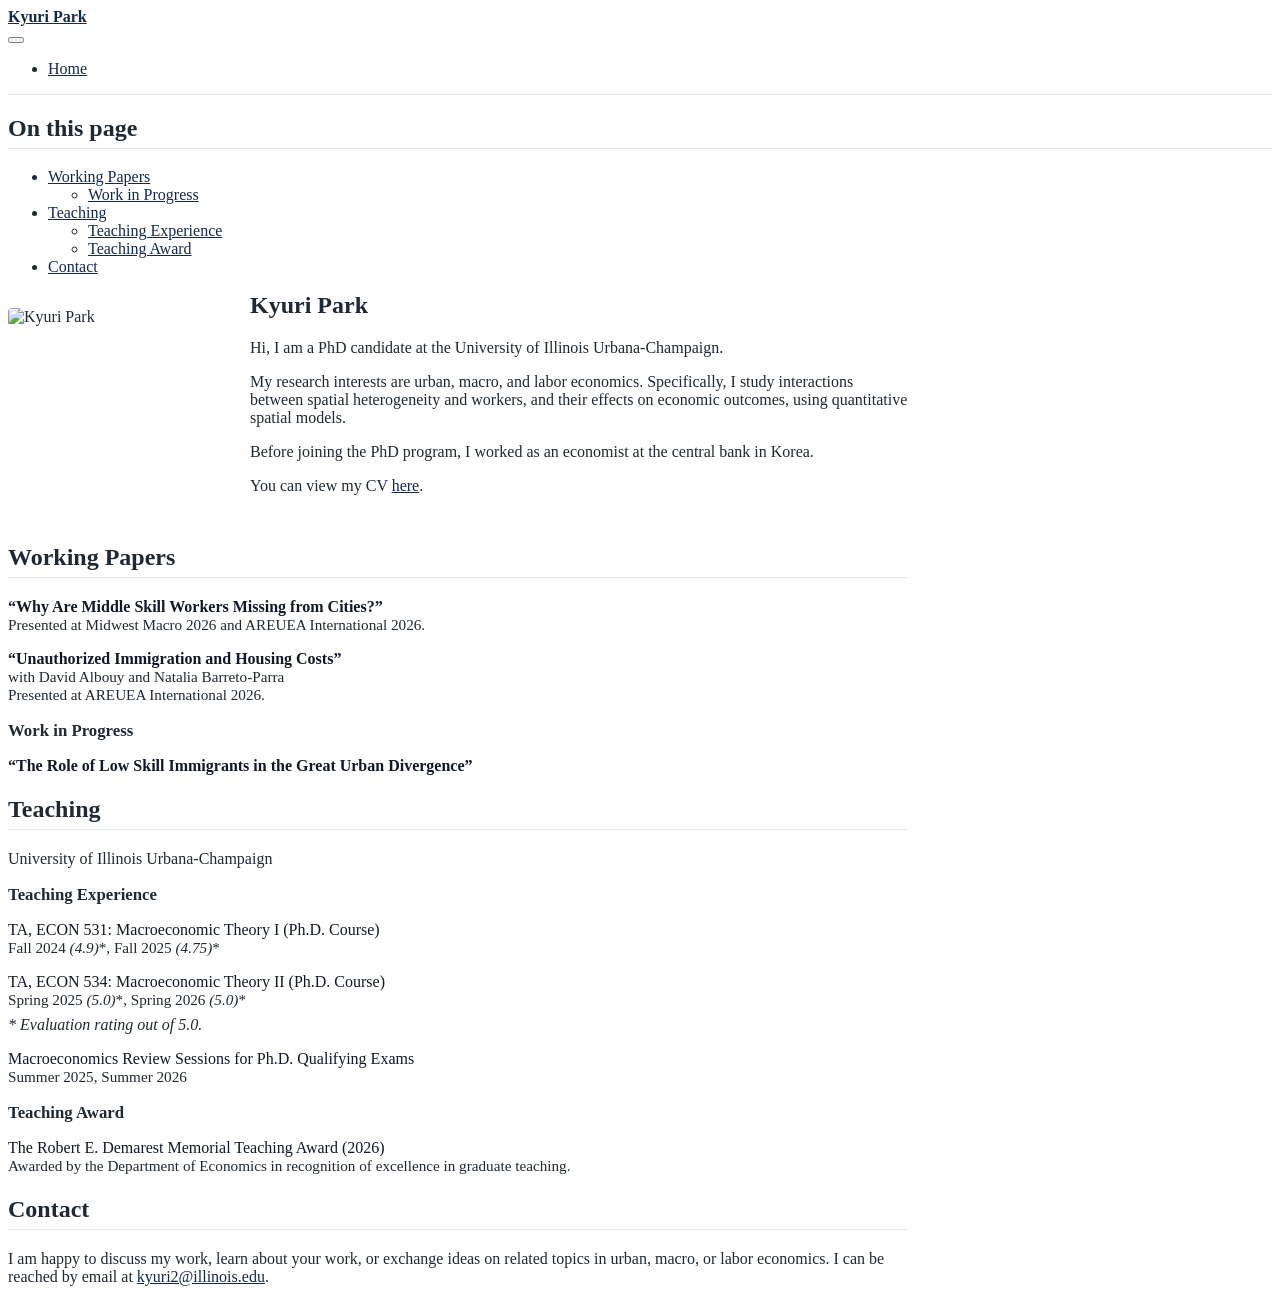
==== index.html @ c12243f2 "Publish site" ====
<!DOCTYPE html>
<html xmlns="http://www.w3.org/1999/xhtml" lang="en" xml:lang="en"><head>

<meta charset="utf-8">
<meta name="generator" content="quarto-1.9.38">

<meta name="viewport" content="width=device-width, initial-scale=1.0, user-scalable=yes">


<title>Kyuri Park</title>
<style>
/* Default styles provided by pandoc.
** See https://pandoc.org/MANUAL.html#variables-for-html for config info.
*/
code{white-space: pre-wrap;}
span.smallcaps{font-variant: small-caps;}
div.columns{display: flex; gap: min(4vw, 1.5em);}
div.column{flex: auto; overflow-x: auto;}
div.hanging-indent{margin-left: 1.5em; text-indent: -1.5em;}
ul.task-list{list-style: none;}
ul.task-list li input[type="checkbox"] {
  width: 0.8em;
  margin: 0 0.8em 0.2em -1em; /* quarto-specific, see https://github.com/quarto-dev/quarto-cli/issues/4556 */ 
  vertical-align: middle;
}
</style>


<script src="site_libs/quarto-nav/quarto-nav.js"></script>
<script src="site_libs/quarto-nav/headroom.min.js"></script>
<script src="site_libs/clipboard/clipboard.min.js"></script>
<script src="site_libs/quarto-search/autocomplete.umd.js"></script>
<script src="site_libs/quarto-search/fuse.min.js"></script>
<script src="site_libs/quarto-search/quarto-search.js"></script>
<meta name="quarto:offset" content="./">
<script src="site_libs/quarto-html/quarto.js" type="module"></script>
<script src="site_libs/quarto-html/tabsets/tabsets.js" type="module"></script>
<script src="site_libs/quarto-html/popper.min.js"></script>
<script src="site_libs/quarto-html/tippy.umd.min.js"></script>
<script src="site_libs/quarto-html/anchor.min.js"></script>
<link href="site_libs/quarto-html/tippy.css" rel="stylesheet">
<link href="site_libs/quarto-html/quarto-syntax-highlighting-15634bcf2e68342d4ad2dfa704d543f6.css" rel="stylesheet" id="quarto-text-highlighting-styles">
<script src="site_libs/bootstrap/bootstrap.min.js"></script>
<link href="site_libs/bootstrap/bootstrap-icons.css" rel="stylesheet">
<link href="site_libs/bootstrap/bootstrap-a0f9fd0d421825b736dc1bbcbcba2219.min.css" rel="stylesheet" append-hash="true" id="quarto-bootstrap" data-mode="light">
<script id="quarto-search-options" type="application/json">{
  "location": "navbar",
  "copy-button": false,
  "collapse-after": 3,
  "panel-placement": "end",
  "type": "overlay",
  "limit": 50,
  "keyboard-shortcut": [
    "f",
    "/",
    "s"
  ],
  "show-item-context": false,
  "language": {
    "search-no-results-text": "No results",
    "search-matching-documents-text": "matching documents",
    "search-copy-link-title": "Copy link to search",
    "search-hide-matches-text": "Hide additional matches",
    "search-more-match-text": "more match in this document",
    "search-more-matches-text": "more matches in this document",
    "search-clear-button-title": "Clear",
    "search-text-placeholder": "",
    "search-detached-cancel-button-title": "Cancel",
    "search-submit-button-title": "Submit",
    "search-label": "Search"
  }
}</script>


<link rel="stylesheet" href="styles.css">
</head>

<body class="nav-fixed quarto-light">

<div id="quarto-search-results"></div>
  <header id="quarto-header" class="headroom fixed-top">
    <nav class="navbar navbar-expand-lg " data-bs-theme="dark">
      <div class="navbar-container container-fluid">
      <div class="navbar-brand-container mx-auto">
    <a class="navbar-brand" href="./index.html">
    <span class="navbar-title">Kyuri Park</span>
    </a>
  </div>
          <button class="navbar-toggler" type="button" data-bs-toggle="collapse" data-bs-target="#navbarCollapse" aria-controls="navbarCollapse" role="menu" aria-expanded="false" aria-label="Toggle navigation" onclick="if (window.quartoToggleHeadroom) { window.quartoToggleHeadroom(); }">
  <span class="navbar-toggler-icon"></span>
</button>
          <div class="collapse navbar-collapse" id="navbarCollapse">
            <ul class="navbar-nav navbar-nav-scroll me-auto">
  <li class="nav-item">
    <a class="nav-link active" href="./index.html" aria-current="page"> 
<span class="menu-text">Home</span></a>
  </li>  
</ul>
          </div> <!-- /navcollapse -->
            <div class="quarto-navbar-tools">
</div>
      </div> <!-- /container-fluid -->
    </nav>
</header>
<!-- content -->
<div id="quarto-content" class="quarto-container page-columns page-rows-contents page-layout-full page-navbar">
<!-- sidebar -->
<!-- margin-sidebar -->
    <div id="quarto-margin-sidebar" class="sidebar margin-sidebar">
        <nav id="TOC" role="doc-toc" class="toc-active">
    <h2 id="toc-title">On this page</h2>
   
  <ul>
  <li><a href="#working-papers" id="toc-working-papers" class="nav-link active" data-scroll-target="#working-papers">Working Papers</a>
  <ul class="collapse">
  <li><a href="#work-in-progress" id="toc-work-in-progress" class="nav-link" data-scroll-target="#work-in-progress">Work in Progress</a></li>
  </ul></li>
  <li><a href="#teaching" id="toc-teaching" class="nav-link" data-scroll-target="#teaching">Teaching</a>
  <ul class="collapse">
  <li><a href="#teaching-experience" id="toc-teaching-experience" class="nav-link" data-scroll-target="#teaching-experience">Teaching Experience</a></li>
  <li><a href="#teaching-award" id="toc-teaching-award" class="nav-link" data-scroll-target="#teaching-award">Teaching Award</a></li>
  </ul></li>
  <li><a href="#contact" id="toc-contact" class="nav-link" data-scroll-target="#contact">Contact</a></li>
  </ul>
</nav>
    </div>
<!-- main -->
<main class="content column-page-left" id="quarto-document-content"><header id="title-block-header" class="quarto-title-block"></header>




<div class="profile-header">
<p><img src="S1_03397_f.jpg" class="profile-photo img-fluid" alt="Kyuri Park"></p>
<section id="kyuri-park" class="level1 profile-text">
<h1>Kyuri Park</h1>
<p>Hi, I am a PhD candidate at the University of Illinois Urbana-Champaign.</p>
<p>My research interests are urban, macro, and labor economics. Specifically, I study interactions between spatial heterogeneity and workers, and their effects on economic outcomes, using quantitative spatial models.</p>
<p>Before joining the PhD program, I worked as an economist at the central bank in Korea.</p>
<p>You can view my CV <a href="CV_KP_2608.pdf">here</a>.</p>
</section>
</div>
<section id="working-papers" class="level2">
<h2 class="anchored" data-anchor-id="working-papers">Working Papers</h2>
<div class="cv-entry">
<p><span class="cv-main paper-main">“Why Are Middle Skill Workers Missing from Cities?”</span><br>
<span class="cv-detail">Presented at Midwest Macro 2026 and AREUEA International 2026.</span></p>
</div>
<div class="cv-entry">
<p><span class="cv-main paper-main">“Unauthorized Immigration and Housing Costs”</span><br>
<span class="cv-detail">with David Albouy and Natalia Barreto-Parra</span><br>
<span class="cv-detail">Presented at AREUEA International 2026<span class="muted-note">; scheduled for presentation at AREUEA-ASSA 2027</span>.</span></p>
</div>
<section id="work-in-progress" class="level3">
<h3 class="anchored" data-anchor-id="work-in-progress">Work in Progress</h3>
<div class="cv-entry">
<p><span class="cv-main paper-main">“The Role of Low Skill Immigrants in the Great Urban Divergence”</span></p>
</div>
</section>
</section>
<section id="teaching" class="level2">
<h2 class="anchored" data-anchor-id="teaching">Teaching</h2>
<p><span class="institution-label">University of Illinois Urbana-Champaign</span></p>
<section id="teaching-experience" class="level3">
<h3 class="anchored" data-anchor-id="teaching-experience">Teaching Experience</h3>
<div class="cv-entry">
<p><span class="cv-main">TA, ECON 531: Macroeconomic Theory I (Ph.D.&nbsp;Course)</span><br>
<span class="cv-detail">Fall 2024 <em>(4.9)</em>*, Fall 2025 <em>(4.75)</em>*</span></p>
</div>
<div class="cv-entry">
<p><span class="cv-main">TA, ECON 534: Macroeconomic Theory II (Ph.D.&nbsp;Course)</span><br>
<span class="cv-detail">Spring 2025 <em>(5.0)</em>*, Spring 2026 <em>(5.0)</em>*</span></p>
</div>
<div class="rating-note">
<p><em>* Evaluation rating out of 5.0.</em></p>
</div>
<div class="cv-entry">
<p><span class="cv-main">Macroeconomics Review Sessions for Ph.D.&nbsp;Qualifying Exams</span><br>
<span class="cv-detail">Summer 2025, Summer 2026</span></p>
</div>
</section>
<section id="teaching-award" class="level3">
<h3 class="anchored" data-anchor-id="teaching-award">Teaching Award</h3>
<div class="cv-entry">
<p><span class="cv-main">The Robert E. Demarest Memorial Teaching Award (2026)</span><br>
<span class="cv-detail">Awarded by the Department of Economics in recognition of excellence in graduate teaching.</span></p>
</div>
</section>
</section>
<section id="contact" class="level2">
<h2 class="anchored" data-anchor-id="contact">Contact</h2>
<p>I am happy to discuss my work, learn about your work, or exchange ideas on related topics in urban, macro, or labor economics. I can be reached by email at <a href="mailto:kyuri2@illinois.edu">kyuri2@illinois.edu</a>.</p>


</section>

</main> <!-- /main -->
<script id="quarto-html-after-body" type="application/javascript">
  window.document.addEventListener("DOMContentLoaded", function (event) {
    const icon = "";
    const anchorJS = new window.AnchorJS();
    anchorJS.options = {
      placement: 'right',
      icon: icon
    };
    anchorJS.add('.anchored');
    const isCodeAnnotation = (el) => {
      for (const clz of el.classList) {
        if (clz.startsWith('code-annotation-')) {                     
          return true;
        }
      }
      return false;
    }
    const onCopySuccess = function(e) {
      // button target
      const button = e.trigger;
      // don't keep focus
      button.blur();
      // flash "checked"
      button.classList.add('code-copy-button-checked');
      var currentTitle = button.getAttribute("title");
      button.setAttribute("title", "Copied!");
      let tooltip;
      if (window.bootstrap) {
        button.setAttribute("data-bs-toggle", "tooltip");
        button.setAttribute("data-bs-placement", "left");
        button.setAttribute("data-bs-title", "Copied!");
        tooltip = new bootstrap.Tooltip(button, 
          { trigger: "manual", 
            customClass: "code-copy-button-tooltip",
            offset: [0, -8]});
        tooltip.show();    
      }
      setTimeout(function() {
        if (tooltip) {
          tooltip.hide();
          button.removeAttribute("data-bs-title");
          button.removeAttribute("data-bs-toggle");
          button.removeAttribute("data-bs-placement");
        }
        button.setAttribute("title", currentTitle);
        button.classList.remove('code-copy-button-checked');
      }, 1000);
      // clear code selection
      e.clearSelection();
    }
    const getTextToCopy = function(trigger) {
      const outerScaffold = trigger.parentElement.cloneNode(true);
      const codeEl = outerScaffold.querySelector('code');
      for (const childEl of codeEl.children) {
        if (isCodeAnnotation(childEl)) {
          childEl.remove();
        }
      }
      return codeEl.innerText;
    }
    const clipboard = new window.ClipboardJS('.code-copy-button:not([data-in-quarto-modal])', {
      text: getTextToCopy
    });
    clipboard.on('success', onCopySuccess);
    if (window.document.getElementById('quarto-embedded-source-code-modal')) {
      const clipboardModal = new window.ClipboardJS('.code-copy-button[data-in-quarto-modal]', {
        text: getTextToCopy,
        container: window.document.getElementById('quarto-embedded-source-code-modal')
      });
      clipboardModal.on('success', onCopySuccess);
    }
      var localhostRegex = new RegExp(/^(?:http|https):\/\/localhost\:?[0-9]*\//);
      var mailtoRegex = new RegExp(/^mailto:/);
        var filterRegex = new RegExp("https:\/\/kyuriparkecon\.github\.io");
      var isInternal = (href) => {
          return filterRegex.test(href) || localhostRegex.test(href) || mailtoRegex.test(href);
      }
      // Inspect non-navigation links and adorn them if external
     var links = window.document.querySelectorAll('a[href]:not(.nav-link):not(.navbar-brand):not(.toc-action):not(.sidebar-link):not(.sidebar-item-toggle):not(.pagination-link):not(.no-external):not([aria-hidden]):not(.dropdown-item):not(.quarto-navigation-tool):not(.about-link)');
      for (var i=0; i<links.length; i++) {
        const link = links[i];
        if (!isInternal(link.href)) {
          // undo the damage that might have been done by quarto-nav.js in the case of
          // links that we want to consider external
          if (link.dataset.originalHref !== undefined) {
            link.href = link.dataset.originalHref;
          }
        }
      }
    function tippyHover(el, contentFn, onTriggerFn, onUntriggerFn) {
      const config = {
        allowHTML: true,
        maxWidth: 500,
        delay: 100,
        arrow: false,
        appendTo: function(el) {
            return el.parentElement;
        },
        interactive: true,
        interactiveBorder: 10,
        theme: 'quarto',
        placement: 'bottom-start',
      };
      if (contentFn) {
        config.content = contentFn;
      }
      if (onTriggerFn) {
        config.onTrigger = onTriggerFn;
      }
      if (onUntriggerFn) {
        config.onUntrigger = onUntriggerFn;
      }
      window.tippy(el, config); 
    }
    const noterefs = window.document.querySelectorAll('a[role="doc-noteref"]');
    for (var i=0; i<noterefs.length; i++) {
      const ref = noterefs[i];
      tippyHover(ref, function() {
        // use id or data attribute instead here
        let href = ref.getAttribute('data-footnote-href') || ref.getAttribute('href');
        try { href = new URL(href).hash; } catch {}
        const id = href.replace(/^#\/?/, "");
        const note = window.document.getElementById(id);
        if (note) {
          return note.innerHTML;
        } else {
          return "";
        }
      });
    }
    const xrefs = window.document.querySelectorAll('a.quarto-xref');
    const processXRef = (id, note) => {
      // Strip column container classes
      const stripColumnClz = (el) => {
        el.classList.remove("page-full", "page-columns");
        if (el.children) {
          for (const child of el.children) {
            stripColumnClz(child);
          }
        }
      }
      stripColumnClz(note)
      if (id === null || id.startsWith('sec-')) {
        // Special case sections, only their first couple elements
        const container = document.createElement("div");
        if (note.children && note.children.length > 2) {
          container.appendChild(note.children[0].cloneNode(true));
          for (let i = 1; i < note.children.length; i++) {
            const child = note.children[i];
            if (child.tagName === "P" && child.innerText === "") {
              continue;
            } else {
              container.appendChild(child.cloneNode(true));
              break;
            }
          }
          if (window.Quarto?.typesetMath) {
            window.Quarto.typesetMath(container);
          }
          return container.innerHTML
        } else {
          if (window.Quarto?.typesetMath) {
            window.Quarto.typesetMath(note);
          }
          return note.innerHTML;
        }
      } else {
        // Remove any anchor links if they are present
        const anchorLink = note.querySelector('a.anchorjs-link');
        if (anchorLink) {
          anchorLink.remove();
        }
        if (window.Quarto?.typesetMath) {
          window.Quarto.typesetMath(note);
        }
        if (note.classList.contains("callout")) {
          return note.outerHTML;
        } else {
          return note.innerHTML;
        }
      }
    }
    for (var i=0; i<xrefs.length; i++) {
      const xref = xrefs[i];
      tippyHover(xref, undefined, function(instance) {
        instance.disable();
        let url = xref.getAttribute('href');
        let hash = undefined; 
        if (url.startsWith('#')) {
          hash = url;
        } else {
          try { hash = new URL(url).hash; } catch {}
        }
        if (hash) {
          const id = hash.replace(/^#\/?/, "");
          const note = window.document.getElementById(id);
          if (note !== null) {
            try {
              const html = processXRef(id, note.cloneNode(true));
              instance.setContent(html);
            } finally {
              instance.enable();
              instance.show();
            }
          } else {
            // See if we can fetch this
            fetch(url.split('#')[0])
            .then(res => res.text())
            .then(html => {
              const parser = new DOMParser();
              const htmlDoc = parser.parseFromString(html, "text/html");
              const note = htmlDoc.getElementById(id);
              if (note !== null) {
                const html = processXRef(id, note);
                instance.setContent(html);
              } 
            }).finally(() => {
              instance.enable();
              instance.show();
            });
          }
        } else {
          // See if we can fetch a full url (with no hash to target)
          // This is a special case and we should probably do some content thinning / targeting
          fetch(url)
          .then(res => res.text())
          .then(html => {
            const parser = new DOMParser();
            const htmlDoc = parser.parseFromString(html, "text/html");
            const note = htmlDoc.querySelector('main.content');
            if (note !== null) {
              // This should only happen for chapter cross references
              // (since there is no id in the URL)
              // remove the first header
              if (note.children.length > 0 && note.children[0].tagName === "HEADER") {
                note.children[0].remove();
              }
              const html = processXRef(null, note);
              instance.setContent(html);
            } 
          }).finally(() => {
            instance.enable();
            instance.show();
          });
        }
      }, function(instance) {
      });
    }
        let selectedAnnoteEl;
        const selectorForAnnotation = ( cell, annotation) => {
          let cellAttr = 'data-code-cell="' + cell + '"';
          let lineAttr = 'data-code-annotation="' +  annotation + '"';
          const selector = 'span[' + cellAttr + '][' + lineAttr + ']';
          return selector;
        }
        const selectCodeLines = (annoteEl) => {
          const doc = window.document;
          const targetCell = annoteEl.getAttribute("data-target-cell");
          const targetAnnotation = annoteEl.getAttribute("data-target-annotation");
          const annoteSpan = window.document.querySelector(selectorForAnnotation(targetCell, targetAnnotation));
          const lines = annoteSpan.getAttribute("data-code-lines").split(",");
          const lineIds = lines.map((line) => {
            return targetCell + "-" + line;
          })
          let top = null;
          let height = null;
          let parent = null;
          if (lineIds.length > 0) {
              //compute the position of the single el (top and bottom and make a div)
              const el = window.document.getElementById(lineIds[0]);
              top = el.offsetTop;
              height = el.offsetHeight;
              parent = el.parentElement.parentElement;
            if (lineIds.length > 1) {
              const lastEl = window.document.getElementById(lineIds[lineIds.length - 1]);
              const bottom = lastEl.offsetTop + lastEl.offsetHeight;
              height = bottom - top;
            }
            if (top !== null && height !== null && parent !== null) {
              // cook up a div (if necessary) and position it 
              let div = window.document.getElementById("code-annotation-line-highlight");
              if (div === null) {
                div = window.document.createElement("div");
                div.setAttribute("id", "code-annotation-line-highlight");
                div.style.position = 'absolute';
                parent.appendChild(div);
              }
              div.style.top = top - 2 + "px";
              div.style.height = height + 4 + "px";
              div.style.left = 0;
              let gutterDiv = window.document.getElementById("code-annotation-line-highlight-gutter");
              if (gutterDiv === null) {
                gutterDiv = window.document.createElement("div");
                gutterDiv.setAttribute("id", "code-annotation-line-highlight-gutter");
                gutterDiv.style.position = 'absolute';
                const codeCell = window.document.getElementById(targetCell);
                const gutter = codeCell.querySelector('.code-annotation-gutter');
                gutter.appendChild(gutterDiv);
              }
              gutterDiv.style.top = top - 2 + "px";
              gutterDiv.style.height = height + 4 + "px";
            }
            selectedAnnoteEl = annoteEl;
          }
        };
        const unselectCodeLines = () => {
          const elementsIds = ["code-annotation-line-highlight", "code-annotation-line-highlight-gutter"];
          elementsIds.forEach((elId) => {
            const div = window.document.getElementById(elId);
            if (div) {
              div.remove();
            }
          });
          selectedAnnoteEl = undefined;
        };
          // Handle positioning of the toggle
      window.addEventListener(
        "resize",
        throttle(() => {
          elRect = undefined;
          if (selectedAnnoteEl) {
            selectCodeLines(selectedAnnoteEl);
          }
        }, 10)
      );
      function throttle(fn, ms) {
      let throttle = false;
      let timer;
        return (...args) => {
          if(!throttle) { // first call gets through
              fn.apply(this, args);
              throttle = true;
          } else { // all the others get throttled
              if(timer) clearTimeout(timer); // cancel #2
              timer = setTimeout(() => {
                fn.apply(this, args);
                timer = throttle = false;
              }, ms);
          }
        };
      }
        // Attach click handler to the DT
        const annoteDls = window.document.querySelectorAll('dt[data-target-cell]');
        for (const annoteDlNode of annoteDls) {
          annoteDlNode.addEventListener('click', (event) => {
            const clickedEl = event.target;
            if (clickedEl !== selectedAnnoteEl) {
              unselectCodeLines();
              const activeEl = window.document.querySelector('dt[data-target-cell].code-annotation-active');
              if (activeEl) {
                activeEl.classList.remove('code-annotation-active');
              }
              selectCodeLines(clickedEl);
              clickedEl.classList.add('code-annotation-active');
            } else {
              // Unselect the line
              unselectCodeLines();
              clickedEl.classList.remove('code-annotation-active');
            }
          });
        }
    const findCites = (el) => {
      const parentEl = el.parentElement;
      if (parentEl) {
        const cites = parentEl.dataset.cites;
        if (cites) {
          return {
            el,
            cites: cites.split(' ')
          };
        } else {
          return findCites(el.parentElement)
        }
      } else {
        return undefined;
      }
    };
    var bibliorefs = window.document.querySelectorAll('a[role="doc-biblioref"]');
    for (var i=0; i<bibliorefs.length; i++) {
      const ref = bibliorefs[i];
      const citeInfo = findCites(ref);
      if (citeInfo) {
        tippyHover(citeInfo.el, function() {
          var popup = window.document.createElement('div');
          citeInfo.cites.forEach(function(cite) {
            var citeDiv = window.document.createElement('div');
            citeDiv.classList.add('hanging-indent');
            citeDiv.classList.add('csl-entry');
            var biblioDiv = window.document.getElementById('ref-' + cite);
            if (biblioDiv) {
              citeDiv.innerHTML = biblioDiv.innerHTML;
            }
            popup.appendChild(citeDiv);
          });
          return popup.innerHTML;
        });
      }
    }
  });
  </script>
</div> <!-- /content -->




</body></html>
---- site_libs/quarto-html/tippy.css ----
.tippy-box[data-animation=fade][data-state=hidden]{opacity:0}[data-tippy-root]{max-width:calc(100vw - 10px)}.tippy-box{position:relative;background-color:#333;color:#fff;border-radius:4px;font-size:14px;line-height:1.4;white-space:normal;outline:0;transition-property:transform,visibility,opacity}.tippy-box[data-placement^=top]>.tippy-arrow{bottom:0}.tippy-box[data-placement^=top]>.tippy-arrow:before{bottom:-7px;left:0;border-width:8px 8px 0;border-top-color:initial;transform-origin:center top}.tippy-box[data-placement^=bottom]>.tippy-arrow{top:0}.tippy-box[data-placement^=bottom]>.tippy-arrow:before{top:-7px;left:0;border-width:0 8px 8px;border-bottom-color:initial;transform-origin:center bottom}.tippy-box[data-placement^=left]>.tippy-arrow{right:0}.tippy-box[data-placement^=left]>.tippy-arrow:before{border-width:8px 0 8px 8px;border-left-color:initial;right:-7px;transform-origin:center left}.tippy-box[data-placement^=right]>.tippy-arrow{left:0}.tippy-box[data-placement^=right]>.tippy-arrow:before{left:-7px;border-width:8px 8px 8px 0;border-right-color:initial;transform-origin:center right}.tippy-box[data-inertia][data-state=visible]{transition-timing-function:cubic-bezier(.54,1.5,.38,1.11)}.tippy-arrow{width:16px;height:16px;color:#333}.tippy-arrow:before{content:"";position:absolute;border-color:transparent;border-style:solid}.tippy-content{position:relative;padding:5px 9px;z-index:1}
---- site_libs/quarto-html/quarto-syntax-highlighting-15634bcf2e68342d4ad2dfa704d543f6.css ----
/* quarto syntax highlight colors */
:root {
  --quarto-hl-ot-color: #003B4F;
  --quarto-hl-at-color: #657422;
  --quarto-hl-ss-color: #20794D;
  --quarto-hl-an-color: #5E5E5E;
  --quarto-hl-fu-color: #4758AB;
  --quarto-hl-st-color: #20794D;
  --quarto-hl-cf-color: #003B4F;
  --quarto-hl-op-color: #5E5E5E;
  --quarto-hl-er-color: #AD0000;
  --quarto-hl-bn-color: #AD0000;
  --quarto-hl-al-color: #AD0000;
  --quarto-hl-va-color: #111111;
  --quarto-hl-bu-color: inherit;
  --quarto-hl-ex-color: inherit;
  --quarto-hl-pp-color: #AD0000;
  --quarto-hl-in-color: #5E5E5E;
  --quarto-hl-vs-color: #20794D;
  --quarto-hl-wa-color: #5E5E5E;
  --quarto-hl-do-color: #5E5E5E;
  --quarto-hl-im-color: #00769E;
  --quarto-hl-ch-color: #20794D;
  --quarto-hl-dt-color: #AD0000;
  --quarto-hl-fl-color: #AD0000;
  --quarto-hl-co-color: #5E5E5E;
  --quarto-hl-cv-color: #5E5E5E;
  --quarto-hl-cn-color: #8f5902;
  --quarto-hl-sc-color: #5E5E5E;
  --quarto-hl-dv-color: #AD0000;
  --quarto-hl-kw-color: #003B4F;
}

/* other quarto variables */
:root {
  --quarto-font-monospace: SFMono-Regular, Menlo, Monaco, Consolas, "Liberation Mono", "Courier New", monospace;
}

/* syntax highlight based on Pandoc's rules */
pre > code.sourceCode > span {
  color: #003B4F;
}

code.sourceCode > span {
  color: #003B4F;
}

div.sourceCode,
div.sourceCode pre.sourceCode {
  color: #003B4F;
}

/* Normal */
code span {
  color: #003B4F;
}

/* Alert */
code span.al {
  color: #AD0000;
  font-style: inherit;
}

/* Annotation */
code span.an {
  color: #5E5E5E;
  font-style: inherit;
}

/* Attribute */
code span.at {
  color: #657422;
  font-style: inherit;
}

/* BaseN */
code span.bn {
  color: #AD0000;
  font-style: inherit;
}

/* BuiltIn */
code span.bu {
  font-style: inherit;
}

/* ControlFlow */
code span.cf {
  color: #003B4F;
  font-weight: bold;
  font-style: inherit;
}

/* Char */
code span.ch {
  color: #20794D;
  font-style: inherit;
}

/* Constant */
code span.cn {
  color: #8f5902;
  font-style: inherit;
}

/* Comment */
code span.co {
  color: #5E5E5E;
  font-style: inherit;
}

/* CommentVar */
code span.cv {
  color: #5E5E5E;
  font-style: italic;
}

/* Documentation */
code span.do {
  color: #5E5E5E;
  font-style: italic;
}

/* DataType */
code span.dt {
  color: #AD0000;
  font-style: inherit;
}

/* DecVal */
code span.dv {
  color: #AD0000;
  font-style: inherit;
}

/* Error */
code span.er {
  color: #AD0000;
  font-style: inherit;
}

/* Extension */
code span.ex {
  font-style: inherit;
}

/* Float */
code span.fl {
  color: #AD0000;
  font-style: inherit;
}

/* Function */
code span.fu {
  color: #4758AB;
  font-style: inherit;
}

/* Import */
code span.im {
  color: #00769E;
  font-style: inherit;
}

/* Information */
code span.in {
  color: #5E5E5E;
  font-style: inherit;
}

/* Keyword */
code span.kw {
  color: #003B4F;
  font-weight: bold;
  font-style: inherit;
}

/* Operator */
code span.op {
  color: #5E5E5E;
  font-style: inherit;
}

/* Other */
code span.ot {
  color: #003B4F;
  font-style: inherit;
}

/* Preprocessor */
code span.pp {
  color: #AD0000;
  font-style: inherit;
}

/* SpecialChar */
code span.sc {
  color: #5E5E5E;
  font-style: inherit;
}

/* SpecialString */
code span.ss {
  color: #20794D;
  font-style: inherit;
}

/* String */
code span.st {
  color: #20794D;
  font-style: inherit;
}

/* Variable */
code span.va {
  color: #111111;
  font-style: inherit;
}

/* VerbatimString */
code span.vs {
  color: #20794D;
  font-style: inherit;
}

/* Warning */
code span.wa {
  color: #5E5E5E;
  font-style: italic;
}

.prevent-inlining {
  content: "</";
}

/*# sourceMappingURL=f23921c56f73e400b49028c9186a1aa0.css.map */
---- styles.css ----
:root {
  --brand-blue: #13294b;
  --brand-orange: #ff5f05;
  --ink: #1f2933;
  --muted: #5b6572;
  --surface: #f7f8fa;
}

body {
  color: var(--ink);
}

a {
  color: var(--brand-blue);
}

a:hover {
  color: var(--brand-orange);
}

.navbar {
  border-bottom: 1px solid #e6e8eb;
}

.navbar-title {
  font-weight: 700;
}

#title-block-header,
.quarto-title,
.quarto-title h1,
main.content {
  text-align: left;
  margin-left: 0;
  margin-right: auto;
}

.quarto-title h1,
h1,
h2,
h3 {
  letter-spacing: 0;
}

h2 {
  border-bottom: 1px solid #e6e8eb;
  padding-bottom: 0.35rem;
}

h3 {
  font-size: 1.05rem;
}

main.content {
  max-width: 900px;
}

.cv-entry {
  margin-bottom: 0.85rem;
}

.cv-main {
  color: #111827;
  font-weight: 500;
}

.paper-main {
  font-weight: 550;
}

.cv-detail {
  font-size: 0.95rem;
}

.muted-note {
  display: none;
}

.institution-label {
  display: block;
  font-weight: 500;
  margin-bottom: 1rem;
}

.profile-header {
  display: grid;
  grid-template-columns: 210px minmax(0, 1fr);
  gap: 2rem;
  align-items: start;
  margin-bottom: 2rem;
}

.profile-photo {
  width: 210px;
  aspect-ratio: 1;
  object-fit: cover;
  border-radius: 4px;
}

.profile-text h1 {
  margin-top: 0;
}

.rating-note {
  margin-left: 0;
  margin-top: -0.6rem;
  margin-bottom: 0.6rem;
}

.page-footer {
  color: var(--muted);
}

@media (max-width: 700px) {
  .profile-header {
    grid-template-columns: 1fr;
    gap: 1rem;
  }
}
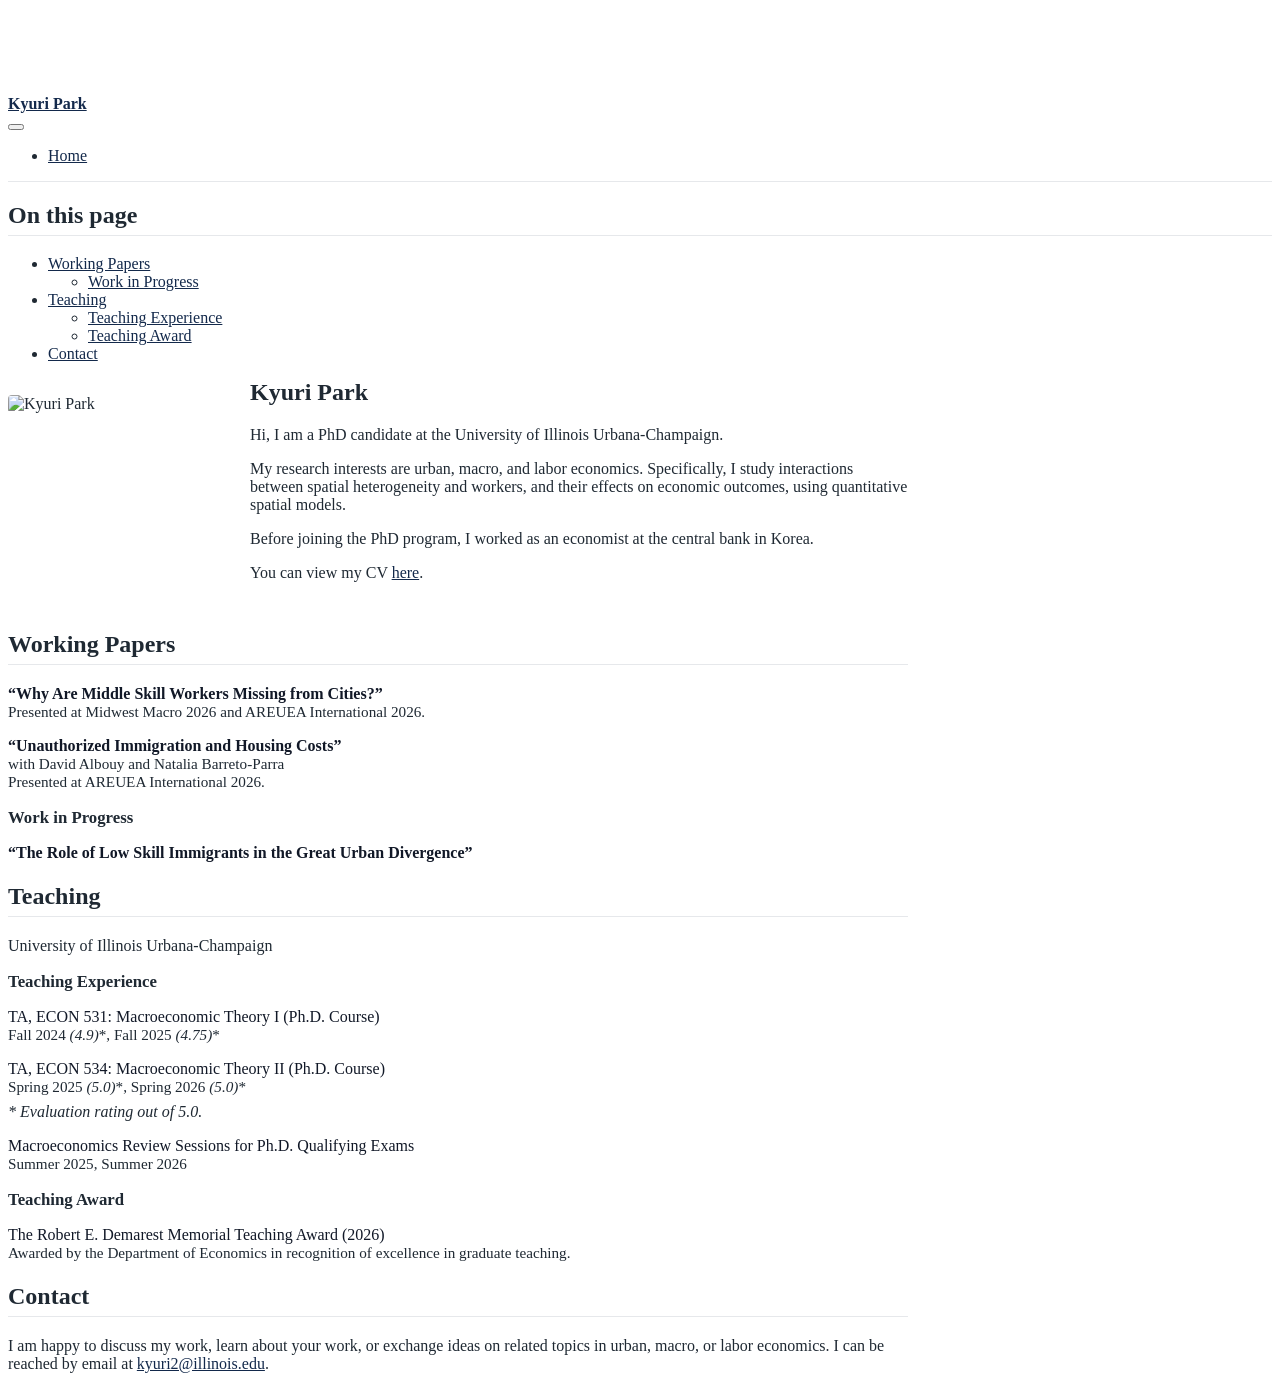
==== commit 2252ca8f: "Built site for gh-pages" ====
--- a/index.html
+++ b/index.html
@@ -2,7 +2,7 @@
 <html xmlns="http://www.w3.org/1999/xhtml" lang="en" xml:lang="en"><head>
 
 <meta charset="utf-8">
-<meta name="generator" content="quarto-1.9.38">
+<meta name="generator" content="quarto-1.10.18">
 
 <meta name="viewport" content="width=device-width, initial-scale=1.0, user-scalable=yes">
 
@@ -12,10 +12,13 @@
 /* Default styles provided by pandoc.
 ** See https://pandoc.org/MANUAL.html#variables-for-html for config info.
 */
-code{white-space: pre-wrap;}
 span.smallcaps{font-variant: small-caps;}
-div.columns{display: flex; gap: min(4vw, 1.5em);}
-div.column{flex: auto; overflow-x: auto;}
+div.columns{display: flex; gap: 1.5em;}
+div.column{flex: auto;}
+@media screen {
+div.columns{gap: min(4vw, 1.5em);}
+div.column{overflow-x: auto;}
+}
 div.hanging-indent{margin-left: 1.5em; text-indent: -1.5em;}
 ul.task-list{list-style: none;}
 ul.task-list li input[type="checkbox"] {
@@ -39,10 +42,10 @@
 <script src="site_libs/quarto-html/tippy.umd.min.js"></script>
 <script src="site_libs/quarto-html/anchor.min.js"></script>
 <link href="site_libs/quarto-html/tippy.css" rel="stylesheet">
-<link href="site_libs/quarto-html/quarto-syntax-highlighting-15634bcf2e68342d4ad2dfa704d543f6.css" rel="stylesheet" id="quarto-text-highlighting-styles">
+<link href="site_libs/quarto-html/quarto-syntax-highlighting-64a204ab8560d761af7679ceaba22944.css" rel="stylesheet" id="quarto-text-highlighting-styles">
 <script src="site_libs/bootstrap/bootstrap.min.js"></script>
 <link href="site_libs/bootstrap/bootstrap-icons.css" rel="stylesheet">
-<link href="site_libs/bootstrap/bootstrap-a0f9fd0d421825b736dc1bbcbcba2219.min.css" rel="stylesheet" append-hash="true" id="quarto-bootstrap" data-mode="light">
+<link href="site_libs/bootstrap/bootstrap-6ac2aec46ad7f46b16024ee4409aa65c.min.css" rel="stylesheet" append-hash="true" id="quarto-bootstrap" data-mode="light">
 <script id="quarto-search-options" type="application/json">{
   "location": "navbar",
   "copy-button": false,
@@ -137,7 +140,7 @@
 <p>Hi, I am a PhD candidate at the University of Illinois Urbana-Champaign.</p>
 <p>My research interests are urban, macro, and labor economics. Specifically, I study interactions between spatial heterogeneity and workers, and their effects on economic outcomes, using quantitative spatial models.</p>
 <p>Before joining the PhD program, I worked as an economist at the central bank in Korea.</p>
-<p>You can view my CV <a href="CV_KP_2608.pdf">here</a>.</p>
+<p>You can view my CV <a href="CV_KP.pdf">here</a>.</p>
 </section>
 </div>
 <section id="working-papers" class="level2">
--- a/site_libs/quarto-html/quarto-syntax-highlighting-64a204ab8560d761af7679ceaba22944.css
+++ b/site_libs/quarto-html/quarto-syntax-highlighting-64a204ab8560d761af7679ceaba22944.css
@@ -0,0 +1,236 @@
+/* quarto syntax highlight colors */
+:root {
+  --quarto-hl-ot-color: #003B4F;
+  --quarto-hl-at-color: #657422;
+  --quarto-hl-ss-color: #20794D;
+  --quarto-hl-an-color: #5E5E5E;
+  --quarto-hl-fu-color: #4758AB;
+  --quarto-hl-st-color: #20794D;
+  --quarto-hl-cf-color: #003B4F;
+  --quarto-hl-op-color: #5E5E5E;
+  --quarto-hl-er-color: #AD0000;
+  --quarto-hl-bn-color: #AD0000;
+  --quarto-hl-al-color: #AD0000;
+  --quarto-hl-va-color: #111111;
+  --quarto-hl-bu-color: inherit;
+  --quarto-hl-ex-color: inherit;
+  --quarto-hl-pp-color: #AD0000;
+  --quarto-hl-in-color: #5E5E5E;
+  --quarto-hl-vs-color: #20794D;
+  --quarto-hl-wa-color: #5E5E5E;
+  --quarto-hl-do-color: #5E5E5E;
+  --quarto-hl-im-color: #00769E;
+  --quarto-hl-ch-color: #20794D;
+  --quarto-hl-dt-color: #AD0000;
+  --quarto-hl-fl-color: #AD0000;
+  --quarto-hl-co-color: #5E5E5E;
+  --quarto-hl-cv-color: #5E5E5E;
+  --quarto-hl-cn-color: #8f5902;
+  --quarto-hl-sc-color: #5E5E5E;
+  --quarto-hl-dv-color: #AD0000;
+  --quarto-hl-kw-color: #003B4F;
+}
+
+/* other quarto variables */
+:root {
+  --quarto-font-monospace: SFMono-Regular, Menlo, Monaco, Consolas, "Liberation Mono", "Courier New", monospace;
+}
+
+/* syntax highlight based on Pandoc's rules */
+pre > code.sourceCode > span {
+  color: #003B4F;
+}
+
+code.sourceCode > span {
+  color: #003B4F;
+}
+
+div.sourceCode,
+div.sourceCode pre.sourceCode {
+  color: #003B4F;
+}
+
+/* Normal */
+code span {
+  color: #003B4F;
+}
+
+/* Alert */
+code span.al {
+  color: #AD0000;
+  font-style: inherit;
+}
+
+/* Annotation */
+code span.an {
+  color: #5E5E5E;
+  font-style: inherit;
+}
+
+/* Attribute */
+code span.at {
+  color: #657422;
+  font-style: inherit;
+}
+
+/* BaseN */
+code span.bn {
+  color: #AD0000;
+  font-style: inherit;
+}
+
+/* BuiltIn */
+code span.bu {
+  font-style: inherit;
+}
+
+/* ControlFlow */
+code span.cf {
+  color: #003B4F;
+  font-weight: bold;
+  font-style: inherit;
+}
+
+/* Char */
+code span.ch {
+  color: #20794D;
+  font-style: inherit;
+}
+
+/* Constant */
+code span.cn {
+  color: #8f5902;
+  font-style: inherit;
+}
+
+/* Comment */
+code span.co {
+  color: #5E5E5E;
+  font-style: inherit;
+}
+
+/* CommentVar */
+code span.cv {
+  color: #5E5E5E;
+  font-style: italic;
+}
+
+/* Documentation */
+code span.do {
+  color: #5E5E5E;
+  font-style: italic;
+}
+
+/* DataType */
+code span.dt {
+  color: #AD0000;
+  font-style: inherit;
+}
+
+/* DecVal */
+code span.dv {
+  color: #AD0000;
+  font-style: inherit;
+}
+
+/* Error */
+code span.er {
+  color: #AD0000;
+  font-style: inherit;
+}
+
+/* Extension */
+code span.ex {
+  font-style: inherit;
+}
+
+/* Float */
+code span.fl {
+  color: #AD0000;
+  font-style: inherit;
+}
+
+/* Function */
+code span.fu {
+  color: #4758AB;
+  font-style: inherit;
+}
+
+/* Import */
+code span.im {
+  color: #00769E;
+  font-style: inherit;
+}
+
+/* Information */
+code span.in {
+  color: #5E5E5E;
+  font-style: inherit;
+}
+
+/* Keyword */
+code span.kw {
+  color: #003B4F;
+  font-weight: bold;
+  font-style: inherit;
+}
+
+/* Operator */
+code span.op {
+  color: #5E5E5E;
+  font-style: inherit;
+}
+
+/* Other */
+code span.ot {
+  color: #003B4F;
+  font-style: inherit;
+}
+
+/* Preprocessor */
+code span.pp {
+  color: #AD0000;
+  font-style: inherit;
+}
+
+/* SpecialChar */
+code span.sc {
+  color: #5E5E5E;
+  font-style: inherit;
+}
+
+/* SpecialString */
+code span.ss {
+  color: #20794D;
+  font-style: inherit;
+}
+
+/* String */
+code span.st {
+  color: #20794D;
+  font-style: inherit;
+}
+
+/* Variable */
+code span.va {
+  color: #111111;
+  font-style: inherit;
+}
+
+/* VerbatimString */
+code span.vs {
+  color: #20794D;
+  font-style: inherit;
+}
+
+/* Warning */
+code span.wa {
+  color: #5E5E5E;
+  font-style: italic;
+}
+
+.prevent-inlining {
+  content: "</";
+}
+
+/*# sourceMappingURL=9d8d5bb603a83b8298b89080a598c93b.css.map */
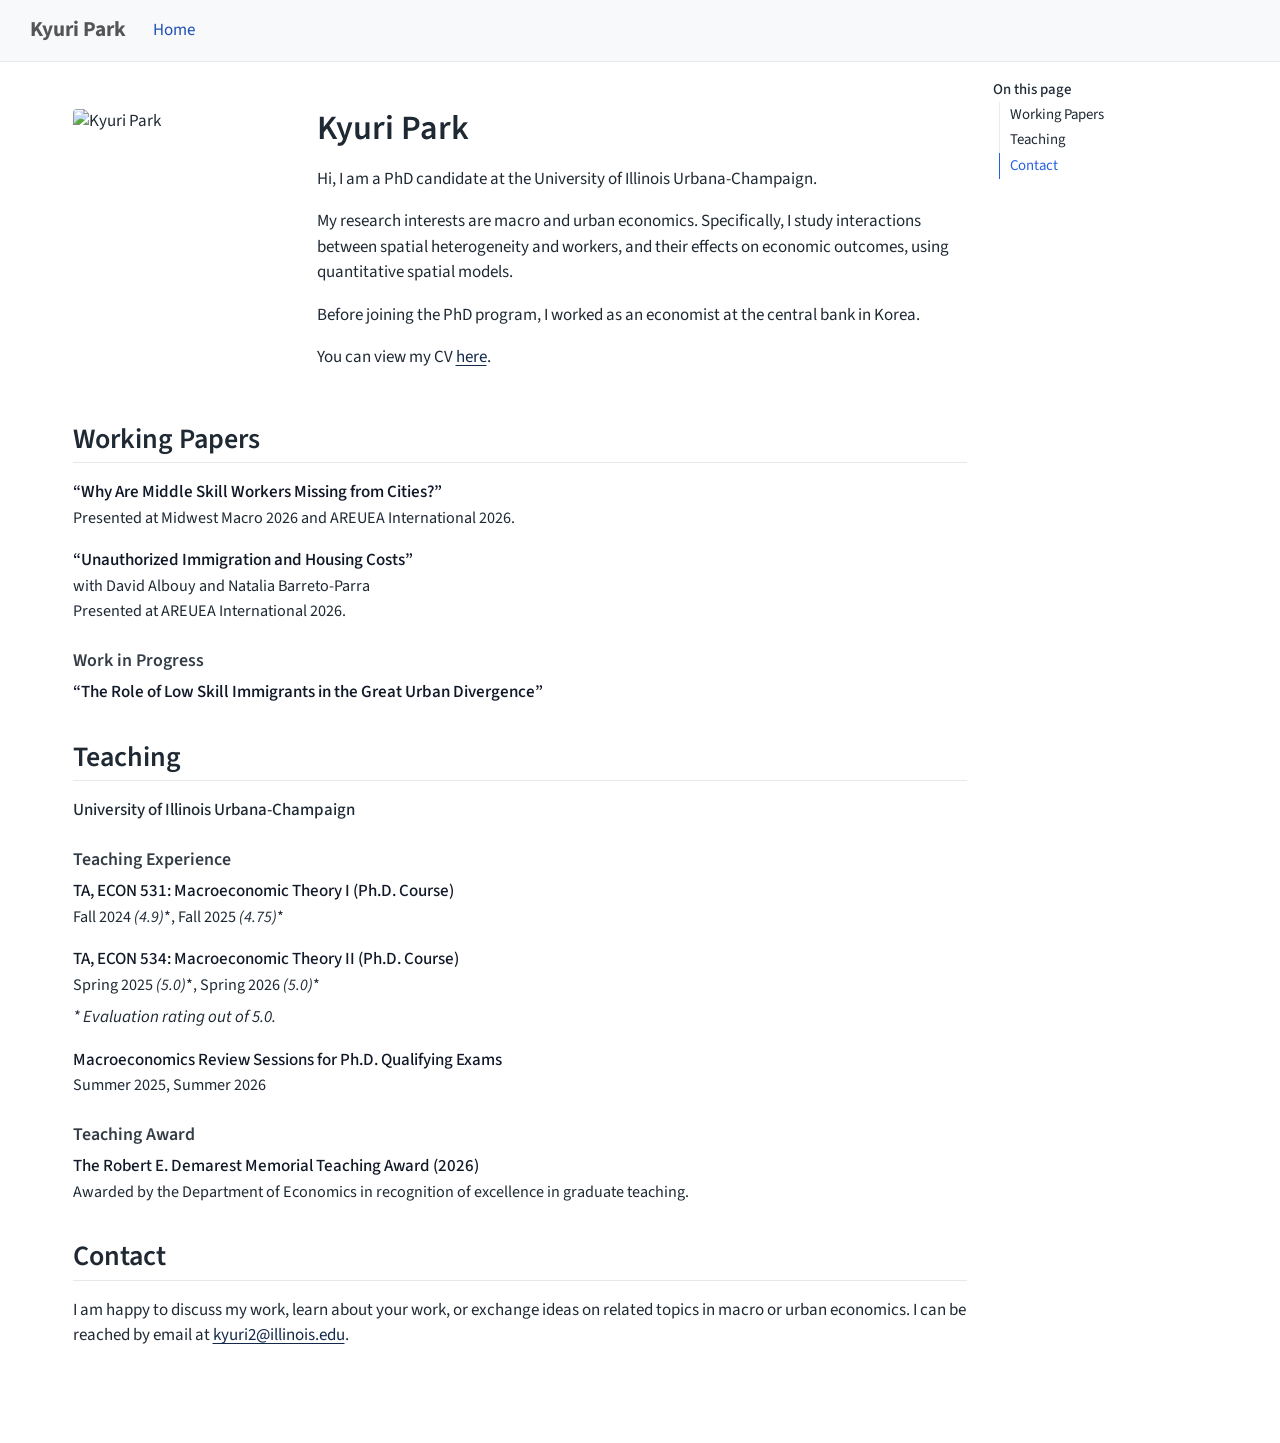
==== commit 7eb28300: "Built site for gh-pages" ====
--- a/index.html
+++ b/index.html
@@ -2,7 +2,7 @@
 <html xmlns="http://www.w3.org/1999/xhtml" lang="en" xml:lang="en"><head>
 
 <meta charset="utf-8">
-<meta name="generator" content="quarto-1.10.18">
+<meta name="generator" content="quarto-1.10.19">
 
 <meta name="viewport" content="width=device-width, initial-scale=1.0, user-scalable=yes">
 
@@ -42,10 +42,10 @@
 <script src="site_libs/quarto-html/tippy.umd.min.js"></script>
 <script src="site_libs/quarto-html/anchor.min.js"></script>
 <link href="site_libs/quarto-html/tippy.css" rel="stylesheet">
-<link href="site_libs/quarto-html/quarto-syntax-highlighting-64a204ab8560d761af7679ceaba22944.css" rel="stylesheet" id="quarto-text-highlighting-styles">
+<link href="site_libs/quarto-html/quarto-syntax-highlighting-bf27225e3a48a9273f3daa8f8e829971.css" rel="stylesheet" id="quarto-text-highlighting-styles">
 <script src="site_libs/bootstrap/bootstrap.min.js"></script>
 <link href="site_libs/bootstrap/bootstrap-icons.css" rel="stylesheet">
-<link href="site_libs/bootstrap/bootstrap-6ac2aec46ad7f46b16024ee4409aa65c.min.css" rel="stylesheet" append-hash="true" id="quarto-bootstrap" data-mode="light">
+<link href="site_libs/bootstrap/bootstrap-a14d652b86e00f03abd5043129e363d4.min.css" rel="stylesheet" append-hash="true" id="quarto-bootstrap" data-mode="light">
 <script id="quarto-search-options" type="application/json">{
   "location": "navbar",
   "copy-button": false,
@@ -138,7 +138,7 @@
 <section id="kyuri-park" class="level1 profile-text">
 <h1>Kyuri Park</h1>
 <p>Hi, I am a PhD candidate at the University of Illinois Urbana-Champaign.</p>
-<p>My research interests are urban, macro, and labor economics. Specifically, I study interactions between spatial heterogeneity and workers, and their effects on economic outcomes, using quantitative spatial models.</p>
+<p>My research interests are macro and urban economics. Specifically, I study interactions between spatial heterogeneity and workers, and their effects on economic outcomes, using quantitative spatial models.</p>
 <p>Before joining the PhD program, I worked as an economist at the central bank in Korea.</p>
 <p>You can view my CV <a href="CV_KP.pdf">here</a>.</p>
 </section>
@@ -192,7 +192,7 @@
 </section>
 <section id="contact" class="level2">
 <h2 class="anchored" data-anchor-id="contact">Contact</h2>
-<p>I am happy to discuss my work, learn about your work, or exchange ideas on related topics in urban, macro, or labor economics. I can be reached by email at <a href="mailto:kyuri2@illinois.edu">kyuri2@illinois.edu</a>.</p>
+<p>I am happy to discuss my work, learn about your work, or exchange ideas on related topics in macro or urban economics. I can be reached by email at <a href="mailto:kyuri2@illinois.edu">kyuri2@illinois.edu</a>.</p>
 
 
 </section>
--- a/site_libs/quarto-html/quarto-syntax-highlighting-bf27225e3a48a9273f3daa8f8e829971.css
+++ b/site_libs/quarto-html/quarto-syntax-highlighting-bf27225e3a48a9273f3daa8f8e829971.css
@@ -0,0 +1,236 @@
+/* quarto syntax highlight colors */
+:root {
+  --quarto-hl-ot-color: #003B4F;
+  --quarto-hl-at-color: #657422;
+  --quarto-hl-ss-color: #20794D;
+  --quarto-hl-an-color: #5E5E5E;
+  --quarto-hl-fu-color: #4758AB;
+  --quarto-hl-st-color: #20794D;
+  --quarto-hl-cf-color: #003B4F;
+  --quarto-hl-op-color: #5E5E5E;
+  --quarto-hl-er-color: #AD0000;
+  --quarto-hl-bn-color: #AD0000;
+  --quarto-hl-al-color: #AD0000;
+  --quarto-hl-va-color: #111111;
+  --quarto-hl-bu-color: inherit;
+  --quarto-hl-ex-color: inherit;
+  --quarto-hl-pp-color: #AD0000;
+  --quarto-hl-in-color: #5E5E5E;
+  --quarto-hl-vs-color: #20794D;
+  --quarto-hl-wa-color: #5E5E5E;
+  --quarto-hl-do-color: #5E5E5E;
+  --quarto-hl-im-color: #00769E;
+  --quarto-hl-ch-color: #20794D;
+  --quarto-hl-dt-color: #AD0000;
+  --quarto-hl-fl-color: #AD0000;
+  --quarto-hl-co-color: #5E5E5E;
+  --quarto-hl-cv-color: #5E5E5E;
+  --quarto-hl-cn-color: #8f5902;
+  --quarto-hl-sc-color: #5E5E5E;
+  --quarto-hl-dv-color: #AD0000;
+  --quarto-hl-kw-color: #003B4F;
+}
+
+/* other quarto variables */
+:root {
+  --quarto-font-monospace: SFMono-Regular, Menlo, Monaco, Consolas, "Liberation Mono", "Courier New", monospace;
+}
+
+/* syntax highlight based on Pandoc's rules */
+pre > code.sourceCode > span {
+  color: #003B4F;
+}
+
+code.sourceCode > span {
+  color: #003B4F;
+}
+
+div.sourceCode,
+div.sourceCode pre.sourceCode {
+  color: #003B4F;
+}
+
+/* Normal */
+code span {
+  color: #003B4F;
+}
+
+/* Alert */
+code span.al {
+  color: #AD0000;
+  font-style: inherit;
+}
+
+/* Annotation */
+code span.an {
+  color: #5E5E5E;
+  font-style: inherit;
+}
+
+/* Attribute */
+code span.at {
+  color: #657422;
+  font-style: inherit;
+}
+
+/* BaseN */
+code span.bn {
+  color: #AD0000;
+  font-style: inherit;
+}
+
+/* BuiltIn */
+code span.bu {
+  font-style: inherit;
+}
+
+/* ControlFlow */
+code span.cf {
+  color: #003B4F;
+  font-weight: bold;
+  font-style: inherit;
+}
+
+/* Char */
+code span.ch {
+  color: #20794D;
+  font-style: inherit;
+}
+
+/* Constant */
+code span.cn {
+  color: #8f5902;
+  font-style: inherit;
+}
+
+/* Comment */
+code span.co {
+  color: #5E5E5E;
+  font-style: inherit;
+}
+
+/* CommentVar */
+code span.cv {
+  color: #5E5E5E;
+  font-style: italic;
+}
+
+/* Documentation */
+code span.do {
+  color: #5E5E5E;
+  font-style: italic;
+}
+
+/* DataType */
+code span.dt {
+  color: #AD0000;
+  font-style: inherit;
+}
+
+/* DecVal */
+code span.dv {
+  color: #AD0000;
+  font-style: inherit;
+}
+
+/* Error */
+code span.er {
+  color: #AD0000;
+  font-style: inherit;
+}
+
+/* Extension */
+code span.ex {
+  font-style: inherit;
+}
+
+/* Float */
+code span.fl {
+  color: #AD0000;
+  font-style: inherit;
+}
+
+/* Function */
+code span.fu {
+  color: #4758AB;
+  font-style: inherit;
+}
+
+/* Import */
+code span.im {
+  color: #00769E;
+  font-style: inherit;
+}
+
+/* Information */
+code span.in {
+  color: #5E5E5E;
+  font-style: inherit;
+}
+
+/* Keyword */
+code span.kw {
+  color: #003B4F;
+  font-weight: bold;
+  font-style: inherit;
+}
+
+/* Operator */
+code span.op {
+  color: #5E5E5E;
+  font-style: inherit;
+}
+
+/* Other */
+code span.ot {
+  color: #003B4F;
+  font-style: inherit;
+}
+
+/* Preprocessor */
+code span.pp {
+  color: #AD0000;
+  font-style: inherit;
+}
+
+/* SpecialChar */
+code span.sc {
+  color: #5E5E5E;
+  font-style: inherit;
+}
+
+/* SpecialString */
+code span.ss {
+  color: #20794D;
+  font-style: inherit;
+}
+
+/* String */
+code span.st {
+  color: #20794D;
+  font-style: inherit;
+}
+
+/* Variable */
+code span.va {
+  color: #111111;
+  font-style: inherit;
+}
+
+/* VerbatimString */
+code span.vs {
+  color: #20794D;
+  font-style: inherit;
+}
+
+/* Warning */
+code span.wa {
+  color: #5E5E5E;
+  font-style: italic;
+}
+
+.prevent-inlining {
+  content: "</";
+}
+
+/*# sourceMappingURL=8be38f48d34c45af72792cbd699585e7.css.map */
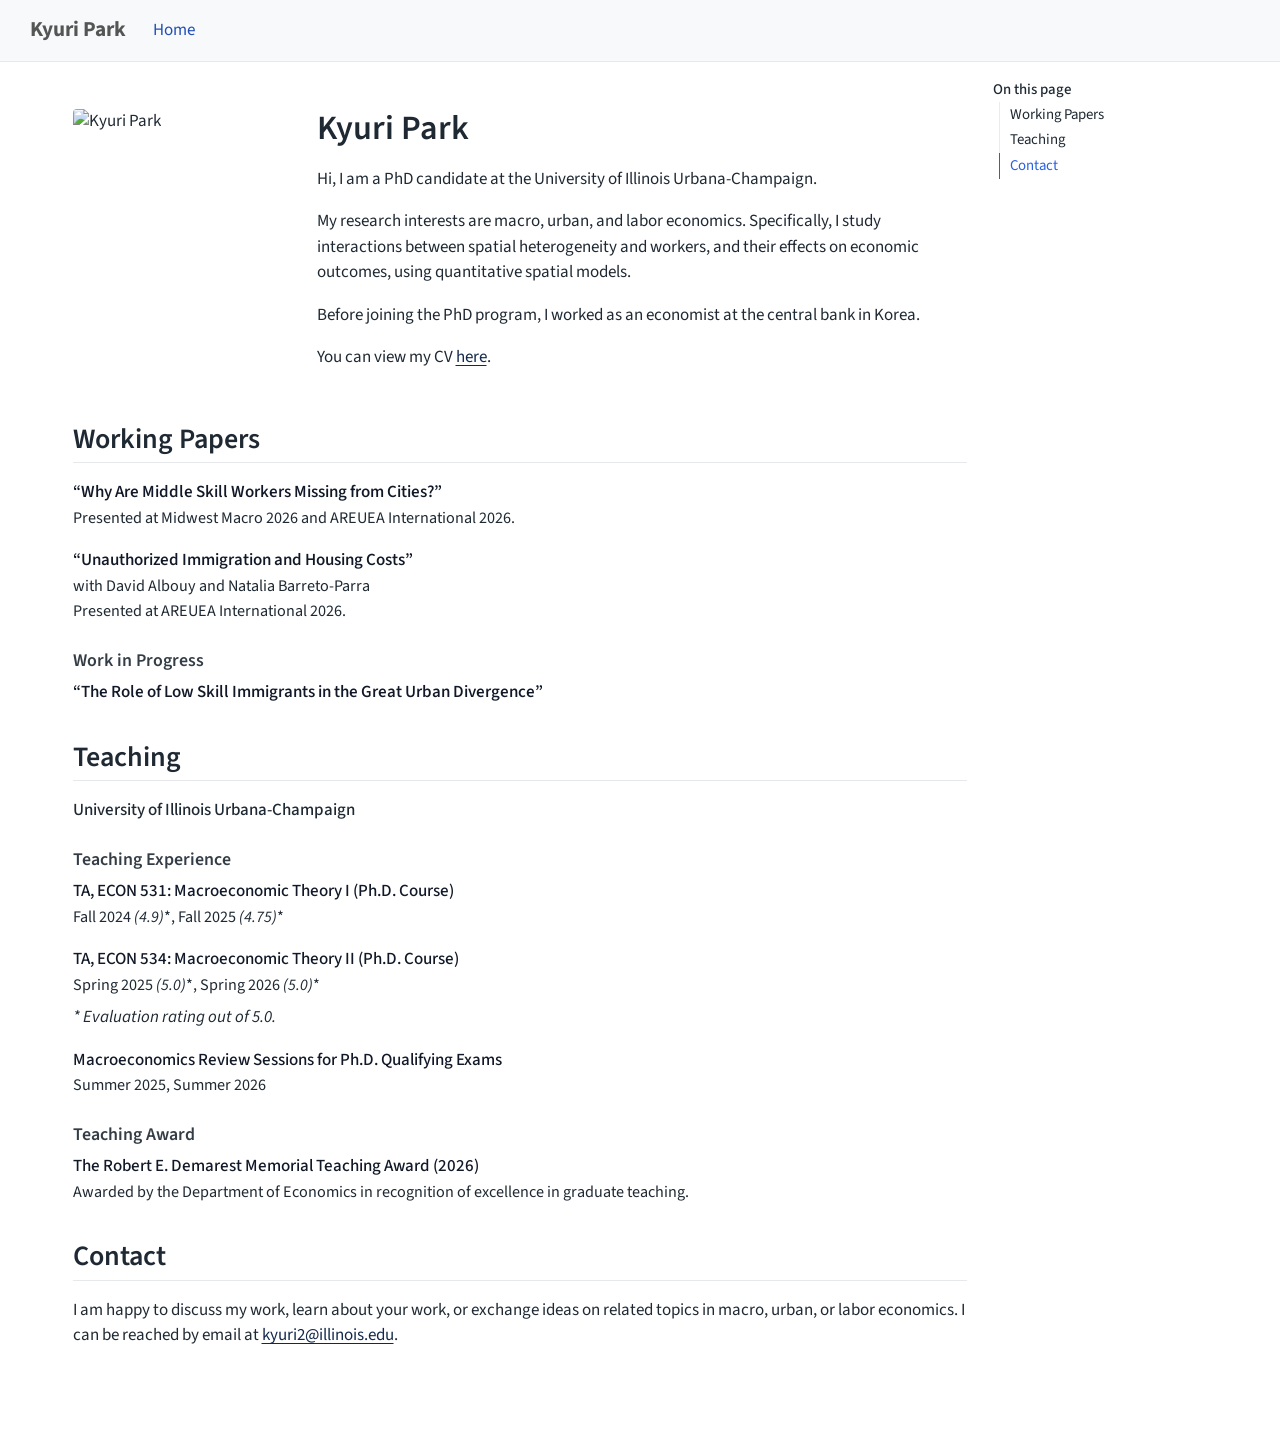
==== commit 44a0b62d: "Built site for gh-pages" ====
--- a/index.html
+++ b/index.html
@@ -138,7 +138,7 @@
 <section id="kyuri-park" class="level1 profile-text">
 <h1>Kyuri Park</h1>
 <p>Hi, I am a PhD candidate at the University of Illinois Urbana-Champaign.</p>
-<p>My research interests are macro and urban economics. Specifically, I study interactions between spatial heterogeneity and workers, and their effects on economic outcomes, using quantitative spatial models.</p>
+<p>My research interests are macro, urban, and labor economics. Specifically, I study interactions between spatial heterogeneity and workers, and their effects on economic outcomes, using quantitative spatial models.</p>
 <p>Before joining the PhD program, I worked as an economist at the central bank in Korea.</p>
 <p>You can view my CV <a href="CV_KP.pdf">here</a>.</p>
 </section>
@@ -192,7 +192,7 @@
 </section>
 <section id="contact" class="level2">
 <h2 class="anchored" data-anchor-id="contact">Contact</h2>
-<p>I am happy to discuss my work, learn about your work, or exchange ideas on related topics in macro or urban economics. I can be reached by email at <a href="mailto:kyuri2@illinois.edu">kyuri2@illinois.edu</a>.</p>
+<p>I am happy to discuss my work, learn about your work, or exchange ideas on related topics in macro, urban, or labor economics. I can be reached by email at <a href="mailto:kyuri2@illinois.edu">kyuri2@illinois.edu</a>.</p>
 
 
 </section>
